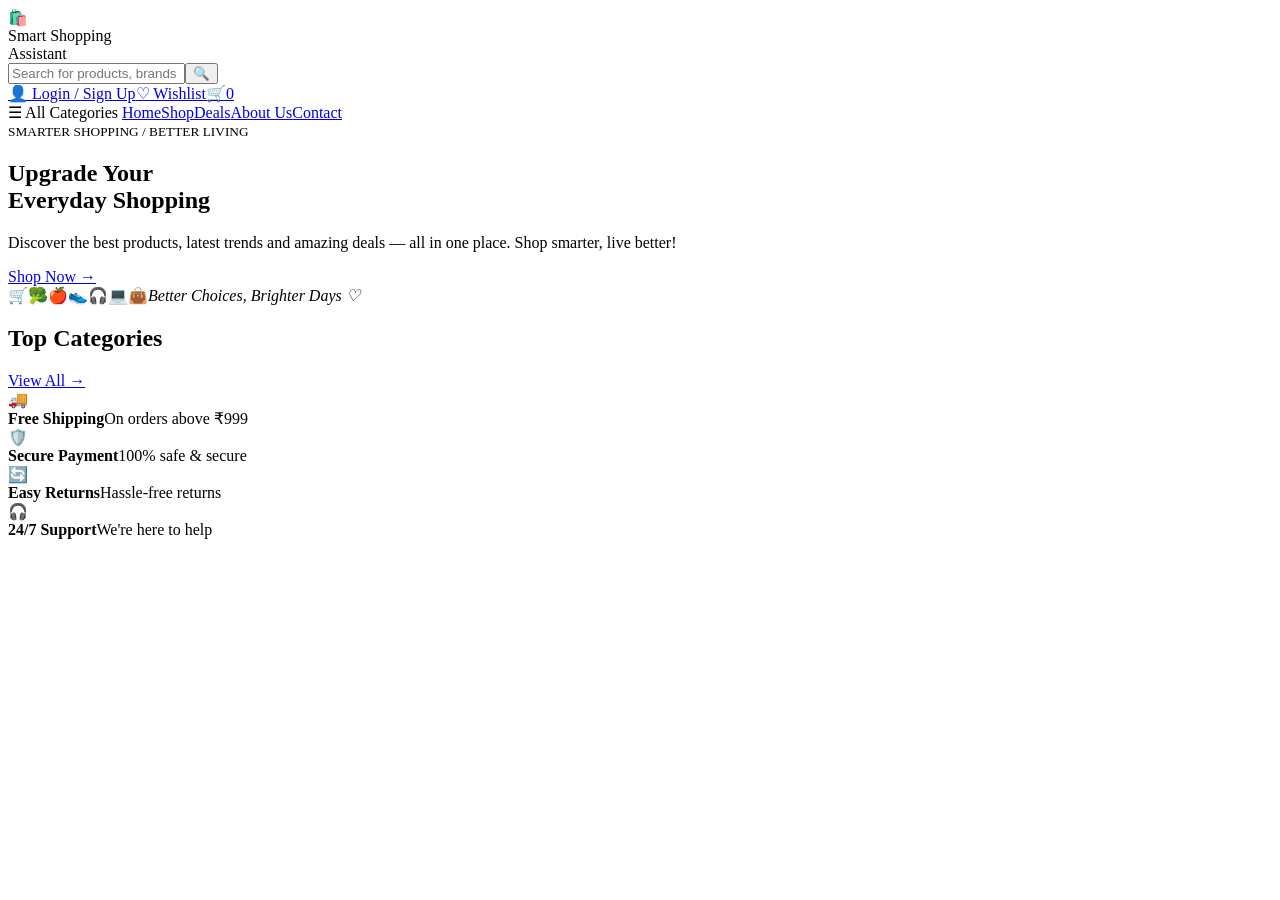
==== index.html @ 0d1c262b "Add files via upload" ====
<!DOCTYPE html>
<html lang="en">

<head>
    <meta charset="UTF-8">
    <meta name="viewport" content="width=device-width,initial-scale=1">
    <title>Smart Shopping Assistant</title>
    <link rel="stylesheet" href="css/style.css">
</head>

<body>
    <header class="header">
        <div class="logo"><span class="ic">🛍️</span>
            <div>Smart Shopping<br>Assistant</div>
        </div>
        <div class="search"><input placeholder="Search for products, brands and more..."><button>🔍</button></div>
        <div class="hdr-actions"><a href="#">👤 Login / Sign Up</a><a href="#">♡ Wishlist</a><a
                href="dashboard.html">🛒<span class="badge" id="cartCount">0</span></a></div>
    </header>
    <nav class="nav">
        <a>☰ All Categories</a>
        <a class="active" href="index.html">Home</a><a href="dashboard.html">Shop</a><a href="#">Deals</a><a
            href="#">About Us</a><a href="#">Contact</a>
    </nav>

    <section class="hero">
        <div>
            <small>SMARTER SHOPPING / BETTER LIVING</small>
            <h1>Upgrade Your<br>Everyday Shopping</h1>
            <p>Discover the best products, latest trends and amazing deals — all in one place. Shop smarter, live
                better!</p>
            <a class="btn" href="dashboard.html">Shop Now →</a>
        </div>
        <div class="hero-art">🛒🥦🍎👟🎧💻👜<em>Better Choices, Brighter Days ♡</em></div>
    </section>

    <section class="section">
        <div class="sec-head">
            <h2>Top Categories</h2><a href="dashboard.html">View All →</a>
        </div>
        <div class="cats" id="cats"></div>
    </section>

    <section class="features">
        <div class="feat"><span class="em">🚚</span>
            <div><b>Free Shipping</b>On orders above ₹999</div>
        </div>
        <div class="feat"><span class="em">🛡️</span>
            <div><b>Secure Payment</b>100% safe &amp; secure</div>
        </div>
        <div class="feat"><span class="em">🔄</span>
            <div><b>Easy Returns</b>Hassle-free returns</div>
        </div>
        <div class="feat"><span class="em">🎧</span>
            <div><b>24/7 Support</b>We're here to help</div>
        </div>
    </section>

    <script src="js/data.js"></script>
    <script>
        document.getElementById('cats').innerHTML = CATEGORIES.map(c =>
            `<a class="cat" href="dashboard.html?cat=${encodeURIComponent(c.name)}" style="background:${c.bg}"><span class="em">${c.icon}</span>${c.name} →</a>`).join('');
        document.getElementById('cartCount').textContent = JSON.parse(localStorage.getItem('cart') || '[]').length;
    </script>
</body>

</html>
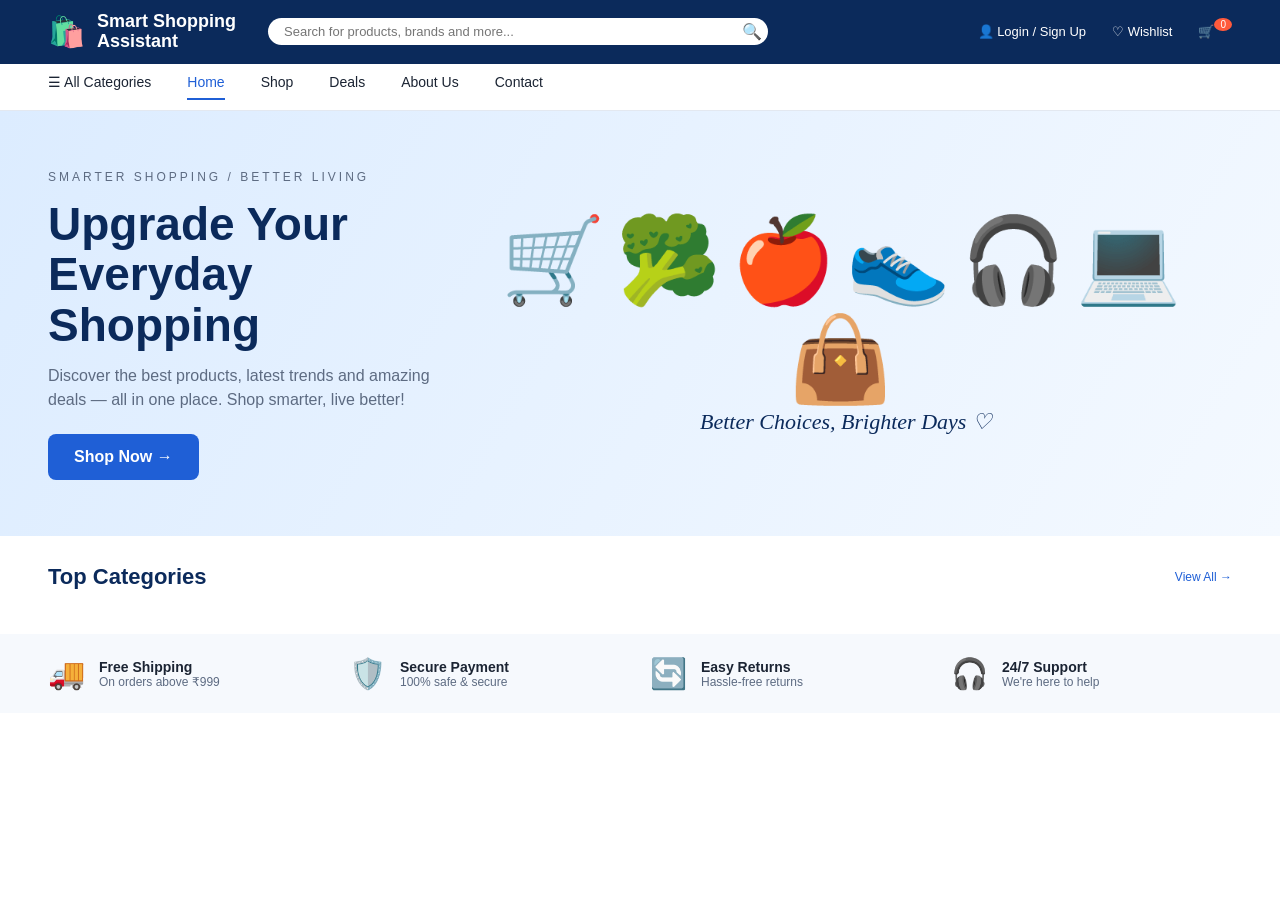
==== commit dcd79741: "Update index.html" ====
--- a/index.html
+++ b/index.html
@@ -5,7 +5,7 @@
     <meta charset="UTF-8">
     <meta name="viewport" content="width=device-width,initial-scale=1">
     <title>Smart Shopping Assistant</title>
-    <link rel="stylesheet" href="css/style.css">
+    <link rel="stylesheet" href="style.css">
 </head>
 
 <body>
@@ -64,4 +64,4 @@
     </script>
 </body>
 
-</html>+</html>
--- a/style.css
+++ b/style.css
@@ -0,0 +1,629 @@
+:root {
+    --navy: #0b2a5b;
+    --blue: #1f5fd6;
+    --light: #eaf3ff;
+    --text: #1b2433;
+    --muted: #5d6b82;
+    --border: #e3e8f0;
+    --green: #1fa463
+}
+
+* {
+    box-sizing: border-box;
+    margin: 0;
+    padding: 0
+}
+
+body {
+    font-family: 'Segoe UI', Arial, sans-serif;
+    color: var(--text);
+    background: #fff
+}
+
+a {
+    text-decoration: none;
+    color: inherit
+}
+
+button {
+    font-family: inherit;
+    cursor: pointer;
+    border: none
+}
+
+/* Header */
+.header {
+    background: var(--navy);
+    color: #fff;
+    display: flex;
+    align-items: center;
+    gap: 32px;
+    padding: 12px 48px
+}
+
+.logo {
+    display: flex;
+    align-items: center;
+    gap: 12px;
+    font-weight: 600;
+    font-size: 18px;
+    line-height: 1.1
+}
+
+.logo span.ic {
+    font-size: 30px
+}
+
+.search {
+    flex: 1;
+    max-width: 500px;
+    display: flex;
+    background: #fff;
+    border-radius: 24px;
+    padding: 4px 6px 4px 16px
+}
+
+.search input {
+    flex: 1;
+    border: none;
+    outline: none;
+    font-size: 13px
+}
+
+.search button {
+    background: none;
+    font-size: 16px
+}
+
+.hdr-actions {
+    display: flex;
+    gap: 26px;
+    font-size: 13px;
+    margin-left: auto;
+    align-items: center
+}
+
+.badge {
+    background: #ff5a3c;
+    border-radius: 50%;
+    font-size: 10px;
+    padding: 1px 6px;
+    position: relative;
+    top: -8px
+}
+
+.nav {
+    display: flex;
+    gap: 36px;
+    padding: 10px 48px;
+    border-bottom: 1px solid var(--border);
+    font-size: 14px;
+    font-weight: 500
+}
+
+.nav a.active {
+    color: var(--blue);
+    border-bottom: 2px solid var(--blue);
+    padding-bottom: 8px
+}
+
+/* Hero */
+.hero {
+    background: linear-gradient(120deg, #dcecff, #f4f9ff);
+    display: flex;
+    align-items: center;
+    justify-content: space-between;
+    padding: 56px 48px;
+    min-height: 300px
+}
+
+.hero small {
+    letter-spacing: 3px;
+    color: var(--muted);
+    font-size: 12px
+}
+
+.hero h1 {
+    font-size: 46px;
+    line-height: 1.1;
+    margin: 14px 0;
+    color: var(--navy)
+}
+
+.hero p {
+    color: var(--muted);
+    max-width: 420px;
+    line-height: 1.5
+}
+
+.btn {
+    background: var(--blue);
+    color: #fff;
+    padding: 14px 26px;
+    border-radius: 8px;
+    font-weight: 600;
+    display: inline-block;
+    margin-top: 22px
+}
+
+.hero-art {
+    font-size: 84px;
+    letter-spacing: 10px;
+    text-align: center
+}
+
+.hero-art em {
+    display: block;
+    font-size: 22px;
+    font-family: cursive;
+    color: var(--navy);
+    letter-spacing: 0
+}
+
+/* Sections */
+.section {
+    padding: 28px 48px
+}
+
+.sec-head {
+    display: flex;
+    justify-content: space-between;
+    align-items: center;
+    margin-bottom: 16px
+}
+
+.sec-head h2 {
+    font-size: 22px;
+    color: var(--navy)
+}
+
+.sec-head a {
+    color: var(--blue);
+    font-size: 12px
+}
+
+.cats {
+    display: grid;
+    grid-template-columns: repeat(7, 1fr);
+    gap: 14px
+}
+
+.cat {
+    border-radius: 12px;
+    padding: 14px;
+    text-align: center;
+    font-size: 13px;
+    font-weight: 600
+}
+
+.cat .em {
+    font-size: 52px;
+    display: block;
+    margin-bottom: 10px
+}
+
+.features {
+    display: grid;
+    grid-template-columns: repeat(4, 1fr);
+    background: #f6f9fd;
+    padding: 22px 48px;
+    gap: 20px
+}
+
+.feat {
+    display: flex;
+    gap: 14px;
+    align-items: center;
+    font-size: 12px;
+    color: var(--muted)
+}
+
+.feat b {
+    display: block;
+    color: var(--text);
+    font-size: 14px
+}
+
+.feat .em {
+    font-size: 30px
+}
+
+/* Dashboard */
+.layout {
+    display: grid;
+    grid-template-columns: 200px 1fr 270px;
+    gap: 18px;
+    padding: 18px 20px;
+    background: #f7f9fc
+}
+
+.card {
+    background: #fff;
+    border: 1px solid var(--border);
+    border-radius: 12px;
+    padding: 16px
+}
+
+.side a {
+    display: block;
+    padding: 9px 12px;
+    font-size: 13px;
+    border-radius: 8px;
+    margin-bottom: 2px
+}
+
+.side a.active {
+    background: var(--light);
+    color: var(--blue);
+    font-weight: 600
+}
+
+.side h4 {
+    font-size: 13px;
+    margin: 14px 0 6px
+}
+
+.greet {
+    background: var(--light);
+    border-radius: 12px;
+    padding: 20px;
+    display: flex;
+    justify-content: space-between;
+    align-items: center;
+    margin-bottom: 16px
+}
+
+.greet h3 {
+    font-size: 20px;
+    color: var(--navy)
+}
+
+.greet p {
+    font-size: 13px;
+    color: var(--muted)
+}
+
+.quick {
+    display: grid;
+    grid-template-columns: repeat(4, 1fr);
+    gap: 12px;
+    margin: 10px 0 18px
+}
+
+.qa {
+    border-radius: 10px;
+    padding: 14px;
+    font-size: 13px;
+    cursor: pointer
+}
+
+.qa b {
+    display: block
+}
+
+.qa small {
+    color: var(--muted)
+}
+
+.tabs {
+    display: flex;
+    gap: 8px;
+    margin: 8px 0 14px
+}
+
+.tab {
+    padding: 6px 16px;
+    border-radius: 16px;
+    background: #eef2f8;
+    font-size: 12px
+}
+
+.tab.active {
+    background: var(--navy);
+    color: #fff
+}
+
+.products {
+    display: grid;
+    grid-template-columns: repeat(4, minmax(0, 1fr));
+    gap: 8px;
+    width: 100%;
+    min-width: 0;
+}
+
+.prod {
+    min-width: 0;
+    padding: 8px;
+    font-size: 11px;
+}
+
+.prod .img {
+    font-size: 36px;
+    margin: 4px 0;
+}
+
+.prod .img img {
+    width: 100%;
+    height: 95px;
+    object-fit: contain;
+}
+
+.prod .name {
+    font-size: 11px;
+    min-height: 32px;
+    overflow-wrap: anywhere;
+}
+
+.prod .price {
+    font-size: 14px;
+    margin: 4px 0;
+}
+
+.prod .cmp {
+    grid-template-columns: 1fr;
+    font-size: 10px;
+    gap: 3px;
+}
+
+.prod .add {
+    padding: 7px 3px;
+    font-size: 10px;
+}
+
+@media (max-width: 900px) {
+    .products {
+        grid-template-columns: repeat(2, minmax(0, 1fr));
+    }
+}
+
+.prod {
+    background: #fff;
+    border: 1px solid var(--border);
+    border-radius: 12px;
+    padding: 12px;
+    position: relative;
+    font-size: 12px
+}
+
+.prod .img {
+    font-size: 56px;
+    text-align: center;
+    margin: 6px 0
+}
+
+.prod .heart {
+    position: absolute;
+    top: 8px;
+    right: 10px;
+    background: none;
+    font-size: 16px
+}
+
+.prod .name {
+    font-weight: 600;
+    min-height: 32px
+}
+
+.prod .price {
+    font-size: 16px;
+    font-weight: 700;
+    margin: 4px 0
+}
+
+.cmp {
+    display: grid;
+    grid-template-columns: 1fr 1fr;
+    color: var(--muted);
+    font-size: 11px;
+    gap: 2px 8px;
+    margin-bottom: 8px
+}
+
+.add {
+    width: 100%;
+    background: var(--navy);
+    color: #fff;
+    padding: 8px;
+    border-radius: 6px;
+    font-size: 12px
+}
+
+.panel h4 {
+    font-size: 15px;
+    color: var(--navy);
+    margin-bottom: 10px;
+    display: flex;
+    justify-content: space-between
+}
+
+.panel {
+    margin-bottom: 14px
+}
+
+.row {
+    display: flex;
+    justify-content: space-between;
+    font-size: 12px;
+    padding: 4px 0
+}
+
+.low {
+    background: var(--green);
+    color: #fff;
+    font-size: 10px;
+    padding: 2px 8px;
+    border-radius: 4px;
+    display: inline-block;
+    margin-top: 6px
+}
+
+.list li {
+    list-style: none;
+    font-size: 13px;
+    padding: 5px 0
+}
+
+.list input {
+    margin-right: 8px
+}
+
+.list li.done {
+    text-decoration: line-through;
+    color: var(--muted)
+}
+
+.small-btn {
+    background: var(--blue);
+    color: #fff;
+    padding: 7px 14px;
+    border-radius: 6px;
+    font-size: 12px;
+    float: right;
+    margin-top: 6px
+}
+
+.bar {
+    height: 8px;
+    background: #e6ebf2;
+    border-radius: 4px;
+    margin: 8px 0;
+    overflow: hidden
+}
+
+.bar i {
+    display: block;
+    height: 100%;
+    background: var(--green);
+    width: 47%
+}
+
+@media(max-width:900px) {
+    .layout {
+        grid-template-columns: 1fr
+    }
+
+    .cats {
+        grid-template-columns: repeat(3, 1fr)
+    }
+
+    .products,
+    .quick {
+        grid-template-columns: repeat(2, 1fr)
+    }
+
+    .features {
+        grid-template-columns: repeat(2, 1fr)
+    }
+
+    .hero {
+        flex-direction: column
+    }
+}
+
+/* Smart Shopping Assistant - Product Display Fix */
+
+#products {
+    display: grid;
+    grid-template-columns: repeat(2, minmax(0, 1fr));
+    gap: 12px;
+    width: 100%;
+    min-width: 0;
+}
+
+#products .prod {
+    display: block;
+    min-width: 0;
+    overflow: hidden;
+    background: #fff;
+    border: 1px solid #e3e8f0;
+    border-radius: 12px;
+    padding: 10px;
+}
+
+#products .prod img {
+    display: block;
+    width: 100%;
+    height: 120px;
+    object-fit: contain;
+    border-radius: 8px;
+}
+
+#products .prod .img {
+    min-height: 100px;
+    display: flex;
+    align-items: center;
+    justify-content: center;
+    overflow: hidden;
+}
+
+#products .prod .name {
+    overflow-wrap: anywhere;
+}
+
+#tabs {
+    display: flex;
+    flex-wrap: wrap;
+    gap: 8px;
+}
+
+@media (max-width: 480px) {
+    #products {
+        grid-template-columns: repeat(2, minmax(0, 1fr));
+    }
+}
+
+/* FINAL PRODUCT CARD SIZE FIX */
+
+.layout>main {
+    min-width: 0;
+}
+
+.layout>main .products {
+    display: grid !important;
+    grid-template-columns: repeat(4, minmax(0, 1fr)) !important;
+    gap: 8px !important;
+    width: 100%;
+}
+
+.layout>main .prod {
+    min-width: 0;
+    padding: 7px;
+    font-size: 11px;
+}
+
+.layout>main .prod .img img {
+    width: 100%;
+    height: 85px;
+    object-fit: contain;
+}
+
+.layout>main .prod .img {
+    font-size: 34px;
+    margin: 4px 0;
+}
+
+.layout>main .prod .name {
+    font-size: 11px;
+    min-height: 32px;
+    overflow-wrap: anywhere;
+}
+
+.layout>main .prod .price {
+    font-size: 13px;
+}
+
+.layout>main .prod .cmp {
+    grid-template-columns: 1fr;
+    font-size: 10px;
+}
+
+.layout>main .prod .add {
+    padding: 6px 2px;
+    font-size: 10px;
+}
+
+@media (max-width: 900px) {
+    .layout>main .products {
+        grid-template-columns: repeat(2, minmax(0, 1fr)) !important;
+    }
+}
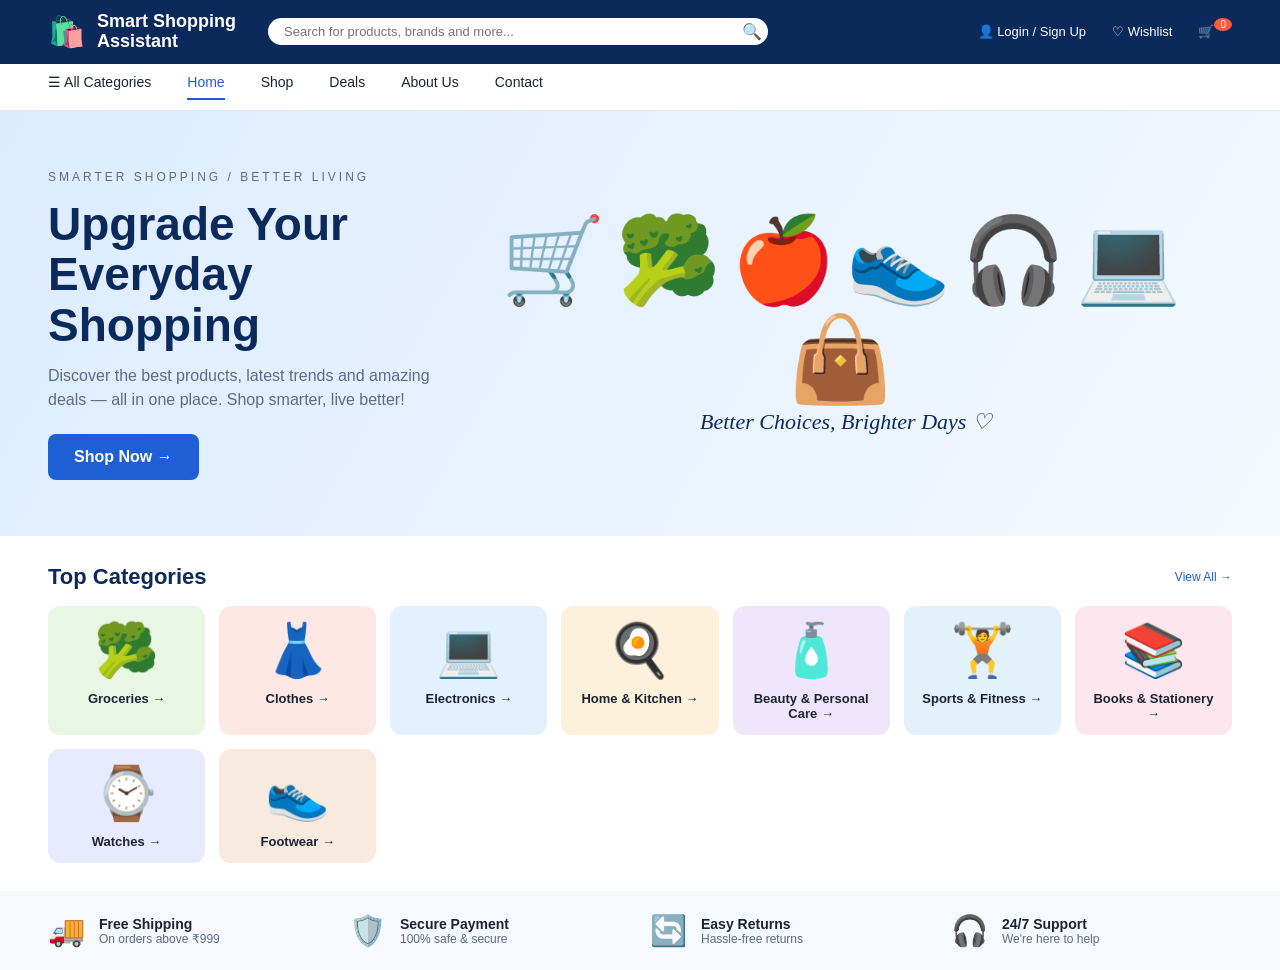
==== commit da0b6647: "Update index.html" ====
--- a/index.html
+++ b/index.html
@@ -56,7 +56,7 @@
         </div>
     </section>
 
-    <script src="js/data.js"></script>
+    <script src="data.js"></script>
     <script>
         document.getElementById('cats').innerHTML = CATEGORIES.map(c =>
             `<a class="cat" href="dashboard.html?cat=${encodeURIComponent(c.name)}" style="background:${c.bg}"><span class="em">${c.icon}</span>${c.name} →</a>`).join('');
